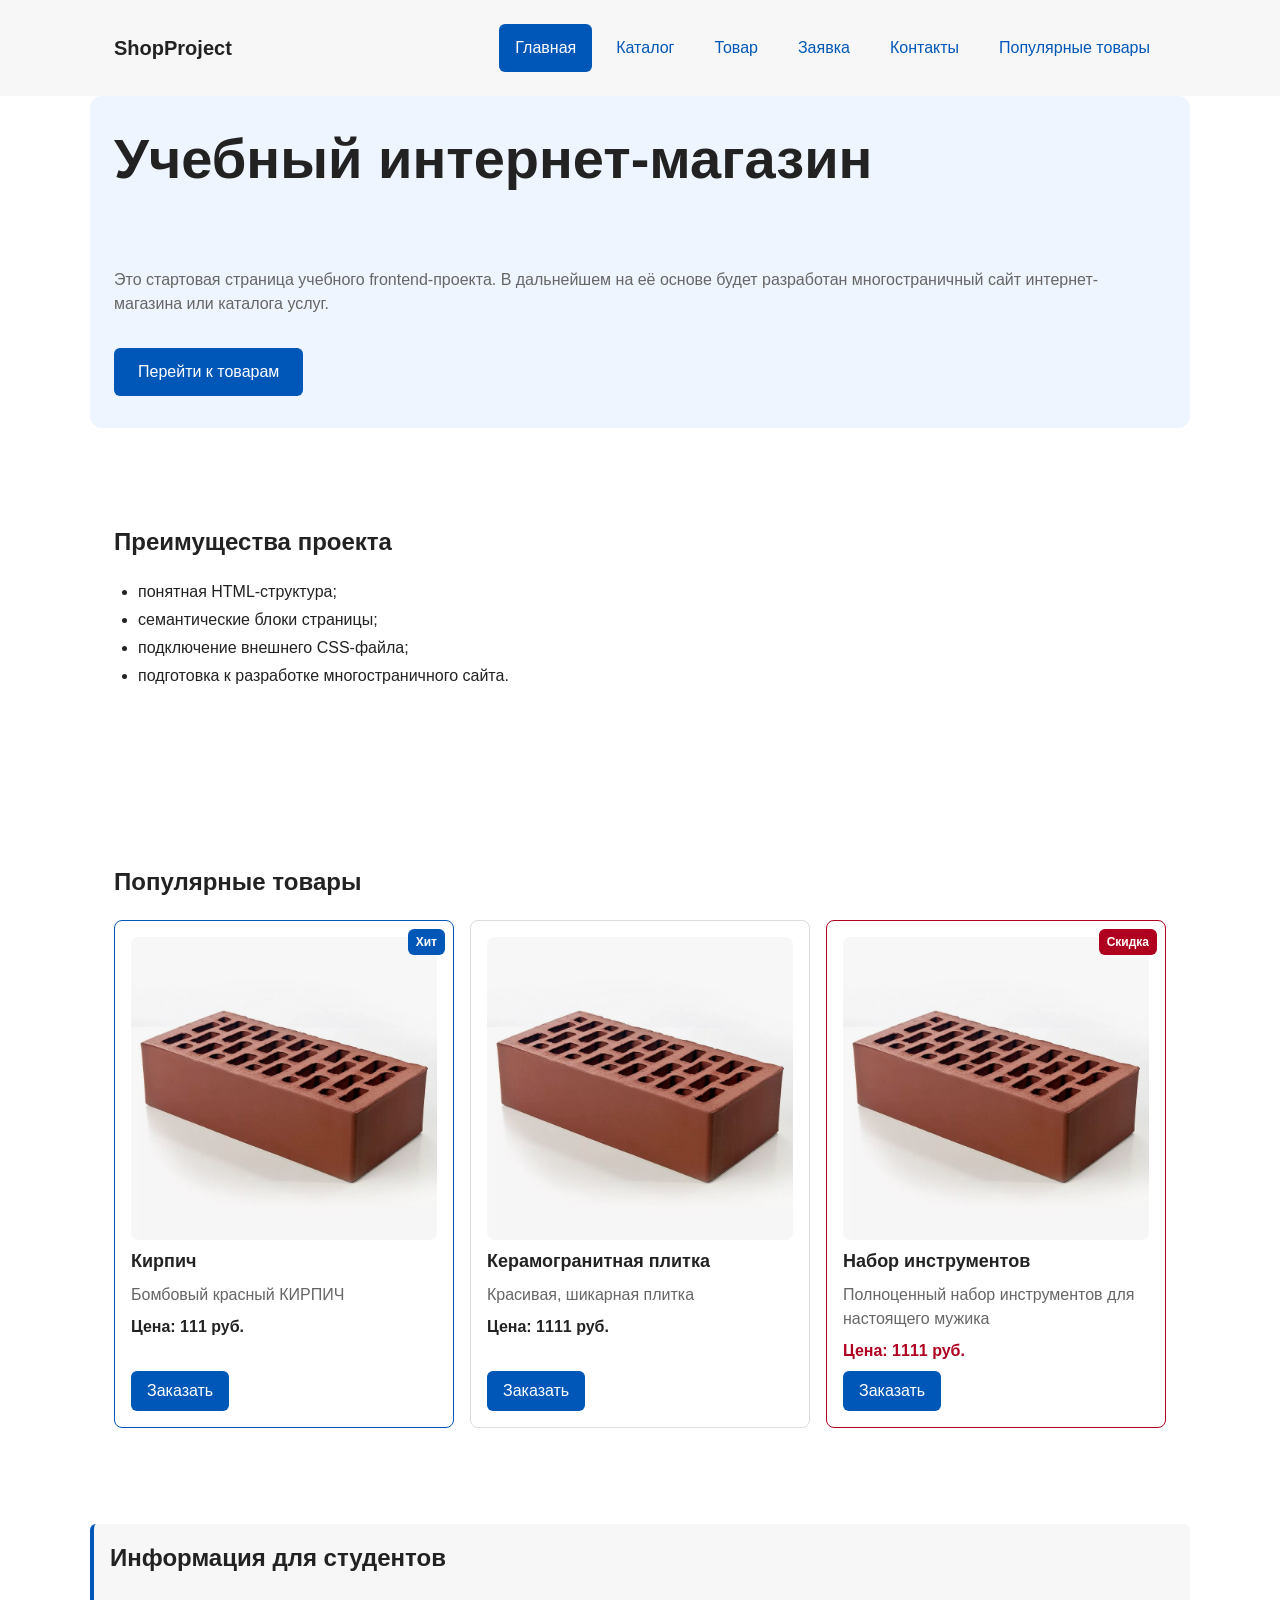
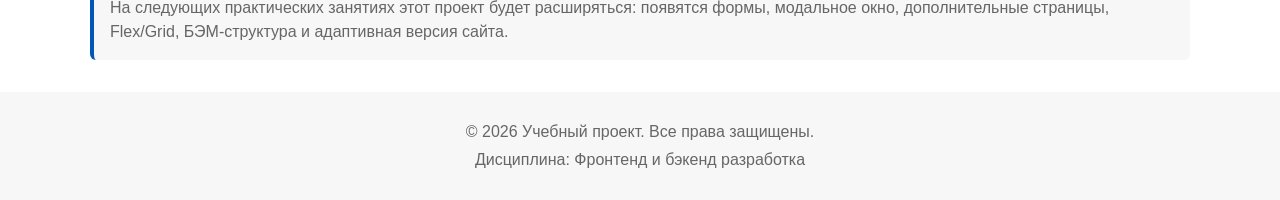
==== index.html @ 9baa1205 "Перенос основы магазина из КР №3" ====
<!DOCTYPE html>
<html lang="ru">

<head>
  <meta charset="UTF-8">
  <meta name="viewport" content="width=device-width, initial-scale=1.0">
  <meta name="description" content="Учебный интернет-магазин: главная страница с популярными товарами.">
  <title>Учебный интернет-магазин — Главная</title>
  <link rel="stylesheet" href="css/style.css">
  <link rel="stylesheet" href="css/responsive.css">
  <script src="js/main.js" defer></script>
</head>

<body>
  <a class="skip-link" href="#main">Перейти к основному содержимому</a>

  <header class="site-header">
    <div class="site-header__inner">
      <a class="site-header__logo" href="index.html">ShopProject</a>

      <nav class="site-nav" aria-label="Основная навигация">
        <ul class="site-nav__list">
          <li class="site-nav__item">
            <a class="site-nav__link site-nav__link--active" href="index.html">Главная</a>
          </li>
          <li class="site-nav__item">
            <a class="site-nav__link" href="catalog.html">Каталог</a>
          </li>
          <li class="site-nav__item">
            <a class="site-nav__link" href="product.html">Товар</a>
          </li>
          <li class="site-nav__item">
            <a class="site-nav__link" href="order.html">Заявка</a>
          </li>
          <li class="site-nav__item">
            <a class="site-nav__link" href="contacts.html">Контакты</a>
          </li>
          <li class="site-nav__item">
            <a class="site-nav__link" href="#popular">Популярные товары</a>
          </li>
        </ul>
      </nav>
    </div>
  </header>

  <main id="main" class="main">
    <section class="hero">
      <div class="hero__content">
        <h1 class="hero__title">Учебный интернет-магазин</h1>
        <p class="hero__text">
          Это стартовая страница учебного frontend-проекта.
          В дальнейшем на её основе будет разработан многостраничный сайт
          интернет-магазина или каталога услуг.
        </p>
        <a class="button button--primary" href="#popular">Перейти к товарам</a>
      </div>
    </section>

    <section class="section" id="advantages">
      <h2 class="section__title">Преимущества проекта</h2>
      <ul class="advantages-list">
        <li class="advantages-list__item">понятная HTML-структура;</li>
        <li class="advantages-list__item">семантические блоки страницы;</li>
        <li class="advantages-list__item">подключение внешнего CSS-файла;</li>
        <li class="advantages-list__item">подготовка к разработке многостраничного сайта.</li>
      </ul>
    </section>

    <section class="section" id="popular">
      <h2 class="section__title">Популярные товары</h2>

      <div class="products-grid">
        <article class="product-card product-card--featured">
          <span class="product-card__badge">Хит</span>
          <img src="img/tovar1.png" srcset="img/tovar1.png 480w,
          img/tovar1.png 640w,
          img/tovar1.png 960w" sizes="(max-width: 639px) 100vw,
         (max-width: 1023px) 50vw,
         33vw" alt="Товар 1" width="640" height="480" loading="lazy" class="product-card__image">
          <h3 class="product-card__title">Кирпич</h3>
          <p class="product-card__description">Бомбовый красный КИРПИЧ</p>
          <p class="product-card__price">Цена: 111 руб.</p>
          <button class="button button--primary product-card__button" type="button" data-product="Оконная рама">
            Заказать
          </button>
        </article>

        <article class="product-card">
          <img src="img/tovar2.png" srcset="img/tovar1.png 480w,
          img/tovar2.png 640w,
          img/tovar2.png 960w" sizes="(max-width: 639px) 100vw,
         (max-width: 1023px) 50vw,
         33vw" alt="Товар 2" width="640" height="480" loading="lazy" class="product-card__image">
          <h3 class="product-card__title">Керамогранитная плитка</h3>
          <p class="product-card__description">Красивая, шикарная плитка</p>
          <p class="product-card__price">Цена: 1111 руб.</p>
          <button class="button button--primary product-card__button" type="button" data-product="Мансардное окно">
            Заказать
          </button>
        </article>

        <article class="product-card product-card--discount">
          <span class="product-card__badge product-card__badge--sale">Скидка</span>
          <img src="img/tovar3.jpg" srcset="img/tovar1.png 480w,
          img/tovar3.jpg 640w,
          img/tovar3.jpg 960w" sizes="(max-width: 639px) 100vw,
         (max-width: 1023px) 50vw,
         33vw" alt="Товар 3" width="640" height="480" loading="lazy" class="product-card__image">
          <h3 class="product-card__title">Набор инструментов</h3>
          <p class="product-card__description">Полноценный набор инструментов для настоящего мужика</p>
          <p class="product-card__price">Цена: 1111 руб.</p>
          <button class="button button--primary product-card__button" type="button" data-product="Жалюзи">
            Заказать
          </button>
        </article>
      </div>
    </section>

    <aside class="aside-info">
      <h2 class="aside-info__title">Информация для студентов</h2>
      <p class="aside-info__text">
        На следующих практических занятиях этот проект будет расширяться:
        появятся формы, модальное окно, дополнительные страницы, Flex/Grid,
        БЭМ-структура и адаптивная версия сайта.
      </p>
    </aside>
  </main>

  <footer class="site-footer" id="contacts">
    <p class="site-footer__text">&copy; 2026 Учебный проект. Все права защищены.</p>
    <p class="site-footer__text">Дисциплина: Фронтенд и бэкенд разработка</p>
  </footer>

  <button class="to-top" id="to-top" type="button" aria-label="Наверх">↑</button>

  <dialog class="order-dialog" id="order-dialog" aria-labelledby="order-dialog-title">
    <h2 class="order-dialog__title" id="order-dialog-title">Оформление заявки</h2>

    <form class="order-form" id="order-form" action="#" method="post" novalidate>
      <input id="selected-product" name="selected-product" type="hidden">

      <div class="order-form__field">
        <label class="order-form__label" for="order-name">Имя</label>
        <input class="order-form__input" id="order-name" name="name" type="text" placeholder="Введите ваше имя"
          minlength="2" autocomplete="given-name" required>
      </div>

      <div class="order-form__field">
        <label class="order-form__label" for="order-email">E-mail</label>
        <input class="order-form__input" id="order-email" name="email" type="email" placeholder="example@mail.ru"
          autocomplete="email" required>
      </div>

      <div class="order-form__field">
        <label class="order-form__label" for="order-phone">Телефон</label>
        <input class="order-form__input" id="order-phone" name="phone" type="tel" inputmode="tel"
          placeholder="+7 (900) 000-00-00" pattern="^\+7 \(\d{3}\) \d{3}-\d{2}-\d{2}$" required>
        <small class="order-form__hint">Формат: +7 (900) 000-00-00</small>
      </div>

      <div class="order-form__field">
        <label class="order-form__label" for="order-date">Дата связи</label>
        <input class="order-form__input" id="order-date" name="date" type="date">
      </div>

      <div class="order-form__field">
        <label class="order-form__label" for="order-topic">Тема заявки</label>
        <select class="order-form__select" id="order-topic" name="topic" required>
          <option value="">Выберите тему</option>
          <option value="product">Заказ товара</option>
          <option value="consultation">Консультация</option>
          <option value="delivery">Доставка</option>
        </select>
      </div>

      <div class="order-form__field">
        <label class="order-form__label" for="order-comment">Комментарий</label>
        <textarea class="order-form__textarea" id="order-comment" name="comment" rows="4"
          placeholder="Укажите дополнительную информацию"></textarea>
      </div>

      <div class="order-form__field order-form__field--checkbox">
        <label class="order-form__label order-form__label--checkbox">
          <input class="order-form__checkbox" id="order-agreement" name="agreement" type="checkbox" required>
          Я согласен на обработку данных
        </label>
      </div>

      <div class="order-form__actions">
        <button class="button button--secondary" type="button" id="close-order-dialog">Закрыть</button>
        <button class="button button--primary" type="submit">Отправить заявку</button>
      </div>
    </form>
  </dialog>

  <p class="success-message" id="success-message" hidden>Форма успешно отправлена!</p>

</body>

</html>
---- css/style.css ----
/* =========================================================
   1. Переменные проекта
   ========================================================= */
:root {
  --color-bg: #ffffff;
  --color-text: #222222;
  --color-muted: #666666;
  --color-primary: #0057b8;
  --color-primary-dark: #003f86;
  --color-border: #dddddd;
  --color-surface: #f7f7f7;
  --color-surface-accent: #eef5ff;
  --color-danger: #b00020;
  --color-success: #168a2f;
  --color-success-bg: #eefaf0;
  --color-white: #ffffff;

  --space-xs: 4px;
  --space-sm: 8px;
  --space-md: 16px;
  --space-lg: 24px;
  --space-xl: 32px;

  --radius-sm: 6px;
  --radius-md: 8px;
  --radius-lg: 12px;

  --container-width: 1100px;
}

/* =========================================================
   2. Базовые стили
   ========================================================= */
*,
*::before,
*::after {
  box-sizing: border-box;
}

html {
  scroll-behavior: smooth;
}

body {
  margin: 0;
  font-family: Arial, sans-serif;
  line-height: 1.5;
  color: var(--color-text);
  background-color: var(--color-bg);
}

a {
  color: var(--color-primary);
  text-decoration: none;
}

a:hover {
  color: var(--color-primary-dark);
}

a:focus-visible,
button:focus-visible,
input:focus-visible,
select:focus-visible,
textarea:focus-visible {
  outline: 2px solid var(--color-primary);
  outline-offset: 3px;
}

/* =========================================================
   3. Шапка сайта (sticky)
   ========================================================= */
.site-header {
  position: sticky;
  top: 0;
  z-index: 50;
  background-color: var(--color-surface);
}

.site-header__inner {
  max-width: var(--container-width);
  margin: 0 auto;
  padding: var(--space-lg);
  display: flex;
  flex-wrap: wrap;
  justify-content: space-between;
  align-items: center;
  gap: var(--space-md);
}

.site-header__logo {
  font-weight: 700;
  font-size: 20px;
  color: var(--color-text);
  text-decoration: none;
}

/* =========================================================
   4. Навигация
   ========================================================= */
.site-nav__list {
  display: flex;
  flex-wrap: wrap;
  align-items: center;
  gap: var(--space-sm);
  padding: 0;
  margin: 0;
  list-style: none;
}

.site-nav__item {
  display: inline-block;
}

.site-nav__link {
  display: inline-block;
  padding: var(--space-sm) var(--space-md);
  color: var(--color-primary);
  text-decoration: none;
  border-radius: var(--radius-sm);
  transition: background-color 0.2s ease, color 0.2s ease;
}

.site-nav__link:hover {
  color: var(--color-white);
  background-color: var(--color-primary);
}

.site-nav__link--active {
  color: var(--color-white);
  background-color: var(--color-primary);
}

/* =========================================================
   5. Универсальные блоки
   ========================================================= */
.section {
  max-width: var(--container-width);
  margin: 0 auto var(--space-xl);
  padding: 0 var(--space-lg);
}

.section__title {
  margin-top: 0;
  font-size: 24px;
}

.section__text {
  color: var(--color-muted);
}

.hero {
  max-width: var(--container-width);
  margin: 0 auto var(--space-xl);
  padding: var(--space-xl) var(--space-lg);
  background-color: var(--color-surface-accent);
  border-radius: var(--radius-lg);
}

.hero__title {
  margin-top: 0;
}

.hero__text {
  color: var(--color-muted);
}

.aside-info {
  max-width: var(--container-width);
  margin: 0 auto var(--space-xl);
  padding: var(--space-md);
  border-left: 4px solid var(--color-primary);
  background-color: var(--color-surface);
  border-radius: var(--radius-sm);
}

.aside-info__title {
  margin-top: 0;
}

.aside-info__text {
  color: var(--color-muted);
  margin-bottom: 0;
}

.advantages-list {
  padding-left: var(--space-lg);
}

.advantages-list__item {
  margin-bottom: var(--space-xs);
}

/* =========================================================
   6. Сетка товаров
   ========================================================= */
.products-grid {
  display: grid;
  grid-template-columns: repeat(3, 1fr);
  gap: var(--space-lg);
}

/* =========================================================
   7. Карточка товара
   ========================================================= */
.product-card {
  position: relative;
  display: flex;
  flex-direction: column;
  gap: var(--space-sm);
  padding: var(--space-md);
  border: 1px solid var(--color-border);
  border-radius: var(--radius-md);
  background-color: var(--color-bg);
  transition: border-color 0.2s ease;
}

.product-card:hover {
  border-color: var(--color-primary);
}

.product-card--featured {
  border-color: var(--color-primary);
}

.product-card--discount {
  border-color: var(--color-danger);
}

.product-card__image {
  width: 100%;
  height: 200px;
  object-fit: cover;
  border-radius: var(--radius-sm);
  display: block;
}

.product-card__title {
  margin: 0;
  color: var(--color-text);
  font-size: 18px;
}

.product-card__description {
  margin: 0;
  color: var(--color-muted);
}

.product-card__price {
  margin: 0;
  font-weight: 700;
}

.product-card--discount .product-card__price {
  color: var(--color-danger);
}

.product-card__button {
  margin-top: auto;
  align-self: flex-start;
}

.product-card__badge {
  position: absolute;
  top: var(--space-sm);
  right: var(--space-sm);
  z-index: 2;
  padding: 4px 8px;
  font-size: 12px;
  font-weight: 700;
  color: var(--color-white);
  background-color: var(--color-primary);
  border-radius: var(--radius-sm);
}

.product-card__badge--sale {
  background-color: var(--color-danger);
}

/* =========================================================
   8. Хлебные крошки
   ========================================================= */
.breadcrumbs {
  max-width: var(--container-width);
  margin: 0 auto var(--space-md);
  padding: var(--space-sm) var(--space-lg);
  font-size: 14px;
  color: var(--color-muted);
}

.breadcrumbs__link {
  color: var(--color-primary);
}

.breadcrumbs__current::before {
  content: " / ";
  color: var(--color-muted);
}

/* =========================================================
   9. Кнопки
   ========================================================= */
.button {
  display: inline-block;
  padding: var(--space-sm) var(--space-md);
  font: inherit;
  color: var(--color-white);
  background-color: var(--color-primary);
  border: none;
  border-radius: var(--radius-sm);
  text-decoration: none;
  cursor: pointer;
  transition: background-color 0.2s ease, color 0.2s ease;
}

.button--primary {
  color: var(--color-white);
  background-color: var(--color-primary);
}

.button--primary:hover {
  background-color: var(--color-primary-dark);
}

.button--secondary {
  color: var(--color-primary);
  background-color: transparent;
  border: 1px solid var(--color-primary);
}

.button--secondary:hover {
  color: var(--color-white);
  background-color: var(--color-primary);
}

.button:disabled,
.button--disabled {
  opacity: 0.6;
  cursor: not-allowed;
}

/* =========================================================
   10. Форма заявки
   ========================================================= */
.order-form {
  display: block;
}

.order-form--page {
  max-width: 600px;
}

.order-form__field {
  margin-bottom: var(--space-md);
}

.order-form__field--checkbox {
  margin-bottom: var(--space-md);
}

.order-form__label {
  display: block;
  margin-bottom: var(--space-xs);
  font-weight: 600;
}

.order-form__label--checkbox {
  display: flex;
  align-items: center;
  gap: var(--space-sm);
  font-weight: 400;
}

.order-form__input,
.order-form__select,
.order-form__textarea {
  width: 100%;
  padding: 10px 12px;
  font: inherit;
  color: var(--color-text);
  background-color: var(--color-bg);
  border: 1px solid var(--color-border);
  border-radius: var(--radius-sm);
}

.order-form__input:hover,
.order-form__select:hover,
.order-form__textarea:hover {
  border-color: var(--color-primary);
}

.order-form__checkbox {
  width: auto;
  margin: 0;
}

.order-form__hint {
  display: block;
  margin-top: var(--space-xs);
  color: var(--color-muted);
  font-size: 12px;
}

.order-form__actions {
  display: flex;
  gap: var(--space-md);
  margin-top: var(--space-lg);
}

[aria-invalid="true"] {
  border-color: var(--color-danger);
}

/* =========================================================
   11. Модальное окно
   ========================================================= */
.order-dialog {
  position: relative;
  z-index: 200;
  width: min(100% - 32px, 560px);
  padding: var(--space-lg);
  border: none;
  border-radius: var(--radius-lg);
  background-color: var(--color-bg);
}

.order-dialog::backdrop {
  background-color: rgba(0, 0, 0, 0.5);
}

.order-dialog__title {
  margin-top: 0;
}

/* =========================================================
   12. Сообщение об успехе
   ========================================================= */
.success-message {
  max-width: var(--container-width);
  margin: var(--space-lg) auto;
  padding: var(--space-md);
  border-left: 4px solid var(--color-success);
  background-color: var(--color-success-bg);
}

/* =========================================================
   13. Каталог
   ========================================================= */
.catalog-layout {
  max-width: var(--container-width);
  margin: 0 auto var(--space-xl);
  padding: 0 var(--space-lg);
  display: grid;
  grid-template-columns: 260px 1fr;
  grid-template-areas: "filters products";
  gap: var(--space-lg);
}

.catalog-filters {
  grid-area: filters;
  align-self: start;
  position: sticky;
  top: 100px;
  z-index: 10;
  padding: var(--space-md);
  border: 1px solid var(--color-border);
  border-radius: var(--radius-md);
  background-color: var(--color-surface);
}

.catalog-filters__title {
  margin-top: 0;
}

.catalog-products {
  grid-area: products;
}

.filters-form {
  display: grid;
  gap: var(--space-md);
}

.filters-form__group {
  margin: 0;
  padding: var(--space-md);
  border: 1px solid var(--color-border);
  border-radius: var(--radius-sm);
}

.filters-form__legend {
  font-weight: 700;
}

.filters-form__label {
  display: block;
  margin-bottom: var(--space-sm);
}

.filters-form__input {
  width: 100%;
  padding: 8px 10px;
  font: inherit;
  border: 1px solid var(--color-border);
  border-radius: var(--radius-sm);
}

/* =========================================================
   14. Таблица характеристик
   ========================================================= */
.product-table {
  width: 100%;
  border-collapse: collapse;
  margin-top: var(--space-md);
  background-color: var(--color-bg);
}

.product-table__caption {
  caption-side: top;
  text-align: left;
  font-weight: 700;
  margin-bottom: var(--space-sm);
  color: var(--color-muted);
}

.product-table__th,
.product-table__td {
  padding: var(--space-sm) var(--space-md);
  border: 1px solid var(--color-border);
  text-align: left;
}

.product-table__th {
  background-color: var(--color-surface);
  font-weight: 700;
}

.product-table__row:nth-child(even) {
  background-color: var(--color-surface);
}

/* =========================================================
   15. Страница товара
   ========================================================= */
.product-detail {
  max-width: var(--container-width);
  margin: 0 auto var(--space-xl);
  padding: 0 var(--space-lg);
  display: grid;
  grid-template-columns: 1fr 1fr;
  gap: var(--space-xl);
  align-items: start;
}

.product-detail__media {
  position: relative;
}

.product-detail__image {
  width: 100%;
  height: auto;
  border-radius: var(--radius-md);
  display: block;
}

.product-detail__title {
  margin-top: 0;
}

.product-detail__description {
  color: var(--color-muted);
}

.product-detail__price {
  font-size: 22px;
  font-weight: 700;
}

.product-detail__actions {
  display: flex;
  gap: var(--space-md);
  margin-top: var(--space-lg);
}

/* =========================================================
   16. Контакты
   ========================================================= */
.contacts-list {
  padding-left: var(--space-lg);
}

.contacts-list__item {
  margin-bottom: var(--space-xs);
}

/* =========================================================
   17. Подвал
   ========================================================= */
.site-footer {
  padding: var(--space-lg);
  background-color: var(--color-surface);
  text-align: center;
}

.site-footer__text {
  margin: var(--space-xs) 0;
  color: var(--color-muted);
}

/* =========================================================
   18. Кнопка «Наверх» (fixed)
   ========================================================= */
.to-top {
  position: fixed;
  right: var(--space-lg);
  bottom: var(--space-lg);
  z-index: 150;
  width: 44px;
  height: 44px;
  padding: 0;
  font-size: 20px;
  line-height: 1;
  color: var(--color-white);
  background-color: var(--color-primary);
  border: none;
  border-radius: 50%;
  cursor: pointer;
  box-shadow: 0 2px 8px rgba(0, 0, 0, 0.2);
  display: none;
}

.to-top:hover {
  background-color: var(--color-primary-dark);
}

.to-top--visible {
  display: block;
}

/* =========================================================
   19. Якорные ссылки
   ========================================================= */
:target {
  outline: 2px dashed var(--color-primary);
  outline-offset: 4px;
}

/* =========================================================
   20. Адаптив
   ========================================================= */
@media (max-width: 900px) {
  .products-grid {
    grid-template-columns: repeat(2, 1fr);
  }

  .catalog-layout {
    grid-template-columns: 1fr;
    grid-template-areas: "filters" "products";
  }

  .catalog-filters {
    position: static;
  }

  .product-detail {
    grid-template-columns: 1fr;
  }
}

@media (max-width: 600px) {
  .products-grid {
    grid-template-columns: 1fr;
  }

  .site-header__inner {
    flex-direction: column;
    align-items: flex-start;
  }
}
---- css/responsive.css ----
/*
  Адаптивные стили для контрольной работы №3.
  Подход: Mobile First.
  Базовые стили рассчитаны на мобильный экран.
  Расширения добавляются через min-width медиазапросы.
*/

*, 
*::before, 
*::after {
  box-sizing: border-box;
}

html {
  scroll-behavior: smooth;
}

img, 
video {
  max-width: 100%;
  height: auto;
}

body {
  overflow-x: hidden;
}

.container,
.main,
.section {
  width: min(100% - 32px, 1200px);
  margin-inline: auto;
}

.section {
  padding-block: clamp(24px, 5vw, 64px);
}

.site-nav__list {
  display: flex;
  flex-direction: column;
  gap: var(--space-sm, 8px);
  padding: 0;
  margin: 0;
  list-style: none;
}

.site-nav__link {
  display: block;
  padding: 12px 16px;
}

.site-header {
  position: static;
}

@media (min-width: 768px) {
  .site-nav__list {
    flex-direction: row;
    flex-wrap: wrap;
    align-items: center;
  }
}

@media (min-width: 768px) {
  .site-header {
    position: sticky;
    top: 0;
    z-index: 100;
  }
}

/*
.products-grid {
  display: grid;
  grid-template-columns: 1fr;
  gap: var(--space-md, 16px);
}
*/

/* Универсальная умная сетка для всех страниц */
.products-grid {
  display: grid;
  grid-template-columns: repeat(auto-fill, minmax(260px, 1fr));
  gap: var(--space-md, 16px);
  width: 100%;
}

.product-card {
  min-width: 0;
}

.product-card__title,
.product-card__description {
  overflow-wrap: anywhere;
}

@media (min-width: 640px) {
  .products-grid {
    grid-template-columns: repeat(2, minmax(0, 1fr));
  }
}

@media (min-width: 1024px) {
  .products-grid {
    grid-template-columns: repeat(3, minmax(0, 1fr));
  }
}

@media (min-width: 1280px) {
  .products-grid {
    grid-template-columns: repeat(4, minmax(0, 1fr));
  }
}

.hero {
  display: grid;
  gap: var(--space-lg, 24px);
  align-items: center;
}

.hero__content {
  display: grid;
  gap: var(--space-md, 16px);
}

.hero__title {
  font-size: clamp(28px, 7vw, 56px);
  line-height: 1.1;
}

.hero__image {
  width: 100%;
  max-width: 520px;
  margin-inline: auto;
}

/*
@media (min-width: 900px) {
  .hero {
    grid-template-columns: minmax(0, 1fr) minmax(320px, 520px);
  }
}
*/

.catalog-layout {
  display: grid;
  gap: var(--space-lg, 24px);
}

.catalog-filters {
  order: -1;
}

@media (min-width: 1024px) {
  .catalog-layout {
    grid-template-columns: 280px minmax(0, 1fr);
    align-items: start;
  }

  .catalog-filters {
    position: sticky;
    top: 88px;
    order: initial;
  }
}

.product-card__image {
  display: block;
  width: 100%;
  height: auto; 
  object-fit: cover; 
  border-radius: var(--radius-md, 8px);
}

/*
.product-card__image {
  display: block;
  width: 100%;
  aspect-ratio: 4 / 3;
  object-fit: cover;
  border-radius: var(--radius-md, 8px);
}
*/

.order-form {
  display: grid;
  gap: var(--space-md, 16px);
}

.order-form__field {
  display: grid;
  gap: var(--space-xs, 8px);
}

.order-form__input,
.order-form__textarea,
.order-form__select {
  width: 100%;
  min-height: 44px;
  padding: 10px 12px;
  font: inherit;
}

.order-form__textarea {
  min-height: 120px;
  resize: vertical;
}

@media (min-width: 768px) {
  .order-form {
    grid-template-columns: repeat(2, minmax(0, 1fr));
  }

  .order-form__field:has(.order-form__textarea),
  .order-form__field--checkbox,
  .order-form__actions {
    grid-column: 1 / -1;
  }
}

.table-wrapper {
  width: 100%;
  overflow-x: auto;
  -webkit-overflow-scrolling: touch;
}

.product-table {
  width: 100%;
  min-width: 640px;
  border-collapse: collapse;
}

.product-table th,
.product-table td {
  padding: 12px;
  border: 1px solid var(--color-border, #ddd);
  text-align: left;
}

.order-dialog {
  width: min(100% - 32px, 560px);
  max-height: calc(100vh - 32px);
  overflow: auto;
}

.order-dialog::backdrop {
  background: rgb(0 0 0 / 0.5);
}

.back-to-top {
  position: fixed;
  right: 16px;
  bottom: 16px;
  z-index: 90;
}

@media (min-width: 768px) {
  .back-to-top {
    right: 32px;
    bottom: 32px;
  }
}

/* Делаем кнопку в Hero-блоке компактной */
.hero .button {
  justify-self: start; 
  width: auto;         
  display: inline-block; 
  padding: 12px 24px;  
}

/* Растягиваем секцию с товарами на всю ширину */
#popular {
  width: 100%;
}

/* Убеждаемся, что сетка занимает всё доступное место */
.products-grid {
  width: 100%;
  /* На широких экранах оставляем 3 колонки, чтобы они были крупными */
  grid-template-columns: repeat(auto-fit, minmax(280px, 1fr)); 
}

.skip-link {
  position: absolute;
  left: 16px;
  top: -100px;
  z-index: 1000;
  padding: 8px 12px;
  color: #ffffff;
  background-color: #111111;
  border-radius: 6px;
  text-decoration: none;
}

.skip-link:focus,
.skip-link:focus-visible {
  top: 16px;
}

:focus-visible {
  outline: 3px solid var(--color-primary, #0057b8);
  outline-offset: 3px;
}

.site-nav__link:focus-visible,
.button:focus-visible,
.order-form__input:focus-visible,
.order-form__textarea:focus-visible,
.order-form__select:focus-visible {
  outline: 3px solid var(--color-primary, #0057b8);
  outline-offset: 3px;
}
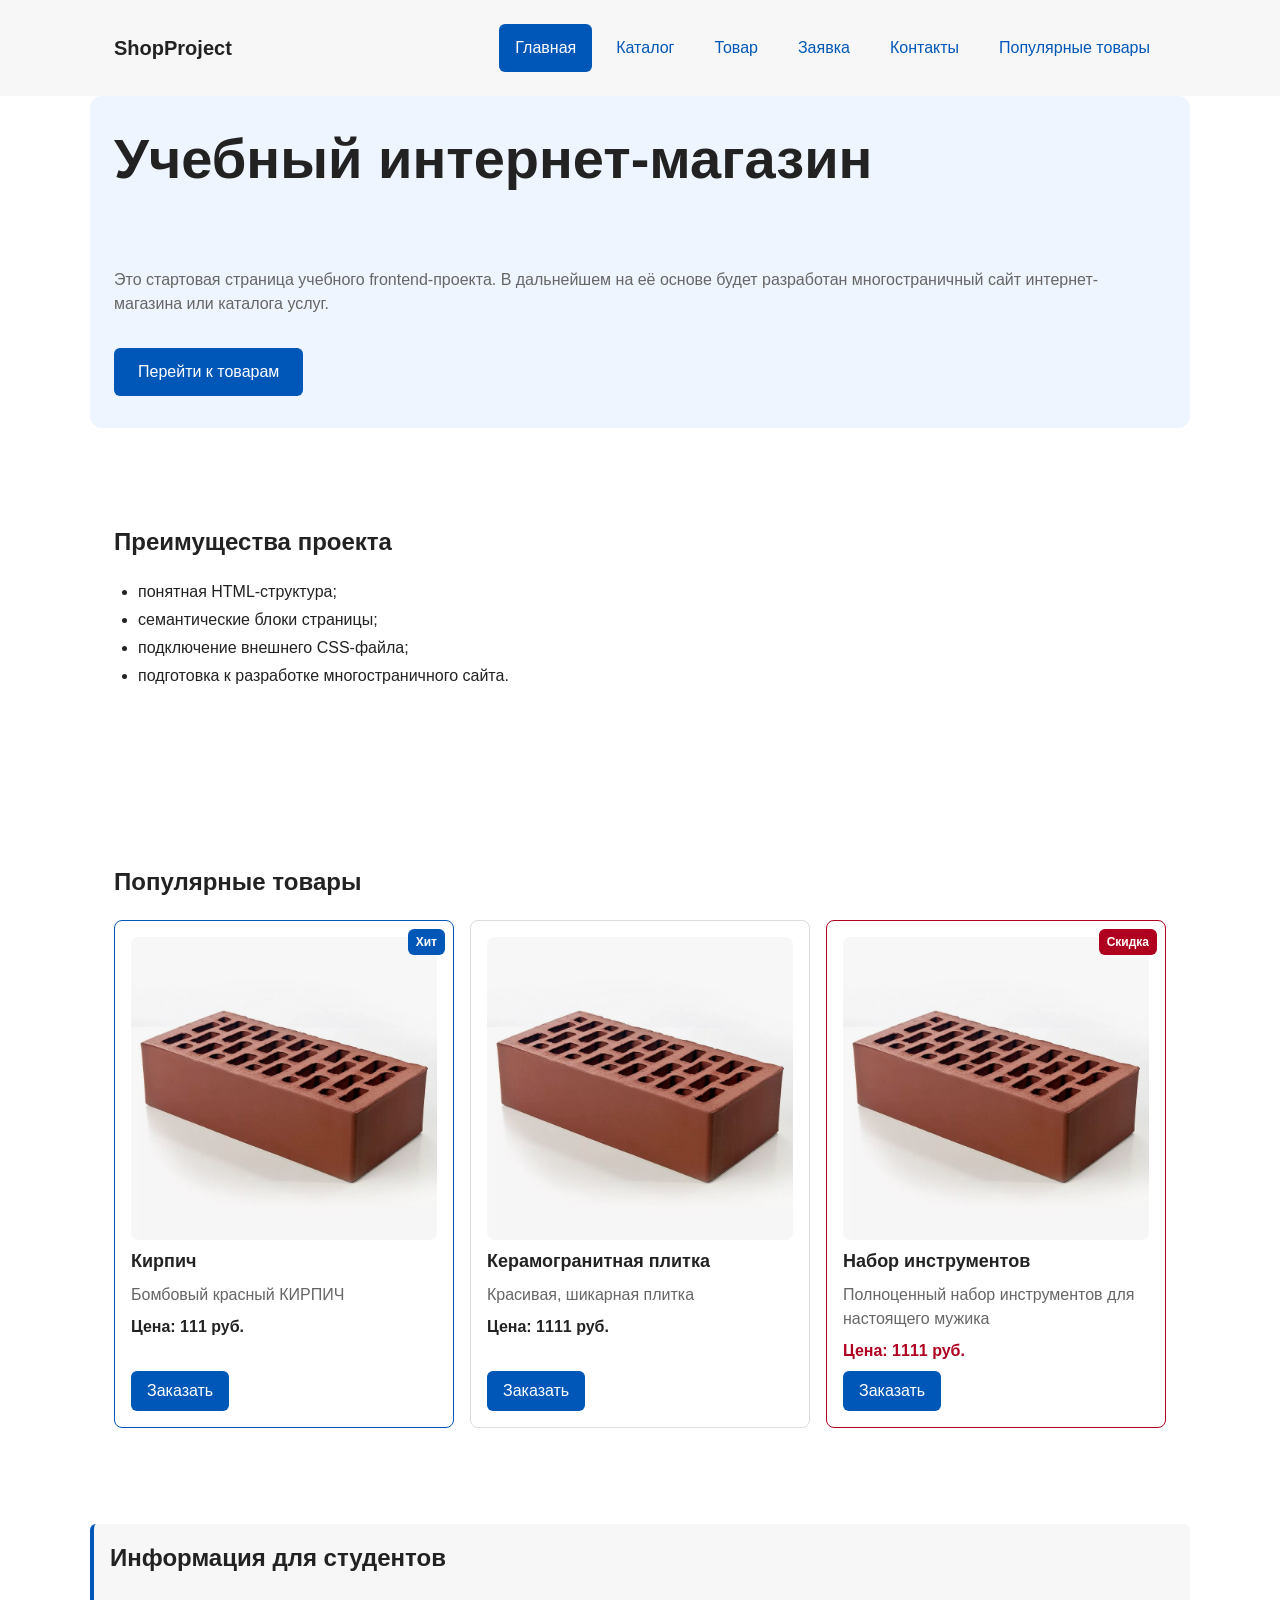
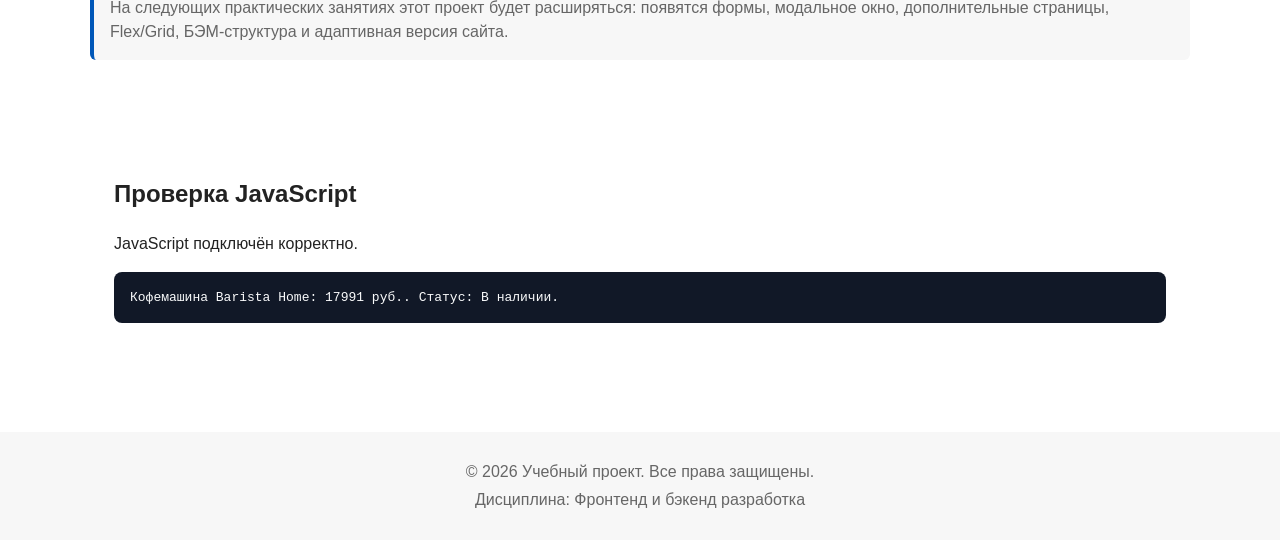
==== commit b134f2db: "Выполнена практика №15: JS, функции и безопасный вывод" ====
--- a/index.html
+++ b/index.html
@@ -8,7 +8,6 @@
   <title>Учебный интернет-магазин — Главная</title>
   <link rel="stylesheet" href="css/style.css">
   <link rel="stylesheet" href="css/responsive.css">
-  <script src="js/main.js" defer></script>
 </head>
 
 <body>
@@ -124,6 +123,13 @@
         БЭМ-структура и адаптивная версия сайта.
       </p>
     </aside>
+
+    <section class="section js-check" aria-labelledby="js-check-title">
+      <h2 id="js-check-title">Проверка JavaScript</h2>
+      <p class="js-message">JavaScript пока не выполнился.</p>
+      <pre class="product-output"></pre>
+    </section>
+
   </main>
 
   <footer class="site-footer" id="contacts">
@@ -195,6 +201,9 @@
 
   <p class="success-message" id="success-message" hidden>Форма успешно отправлена!</p>
 
+  <script src="js/data.js" defer></script>
+  <script src="js/main.js" defer></script>
+
 </body>
 
 </html>
--- a/css/style.css
+++ b/css/style.css
@@ -678,3 +678,10 @@
   }
 }
 
+.product-output {
+  padding: 16px;
+  overflow-x: auto;
+  color: #f9fafb;
+  background-color: #111827;
+  border-radius: 8px;
+}
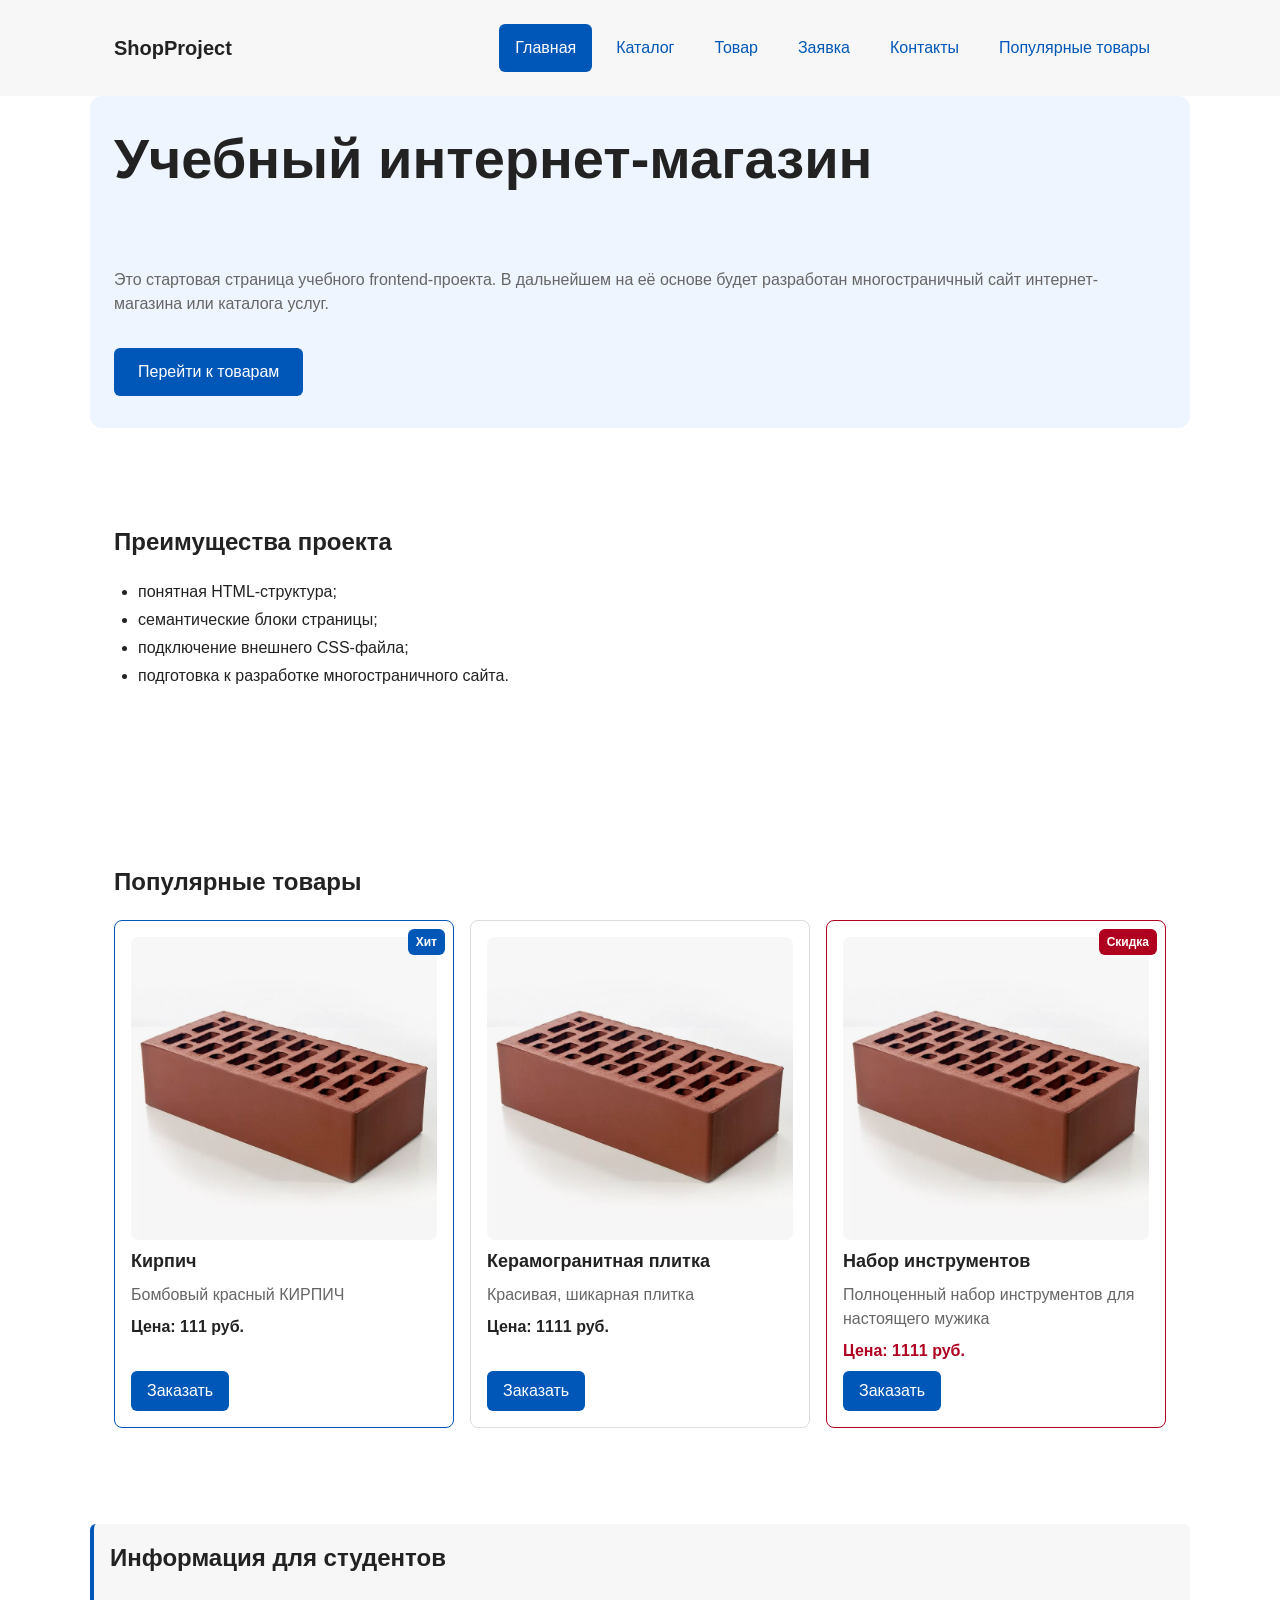
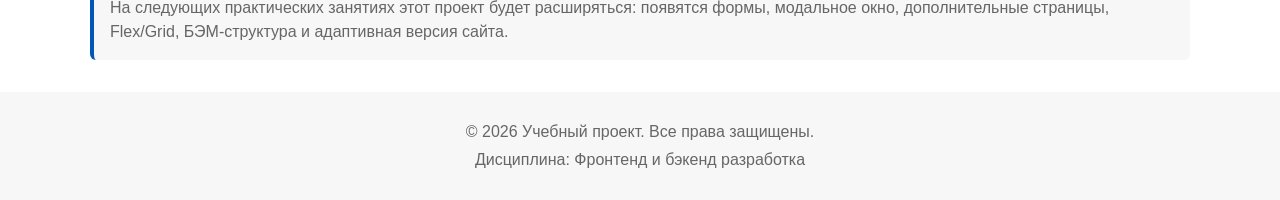
==== commit 2e64b2eb: "feat: add catalog DOM rendering and form validation" ====
--- a/index.html
+++ b/index.html
@@ -71,9 +71,9 @@
       <div class="products-grid">
         <article class="product-card product-card--featured">
           <span class="product-card__badge">Хит</span>
-          <img src="img/tovar1.png" srcset="img/tovar1.png 480w,
-          img/tovar1.png 640w,
-          img/tovar1.png 960w" sizes="(max-width: 639px) 100vw,
+          <img src="img/tovar1.jpg" srcset="img/tovar1.png 480w,
+          img/tovar1.jpg 640w,
+          img/tovar1.jpg 960w" sizes="(max-width: 639px) 100vw,
          (max-width: 1023px) 50vw,
          33vw" alt="Товар 1" width="640" height="480" loading="lazy" class="product-card__image">
           <h3 class="product-card__title">Кирпич</h3>
@@ -123,13 +123,7 @@
         БЭМ-структура и адаптивная версия сайта.
       </p>
     </aside>
-
-    <section class="section js-check" aria-labelledby="js-check-title">
-      <h2 id="js-check-title">Проверка JavaScript</h2>
-      <p class="js-message">JavaScript пока не выполнился.</p>
-      <pre class="product-output"></pre>
-    </section>
-
+    
   </main>
 
   <footer class="site-footer" id="contacts">
--- a/css/style.css
+++ b/css/style.css
@@ -685,3 +685,4 @@
   background-color: #111827;
   border-radius: 8px;
 }
+
